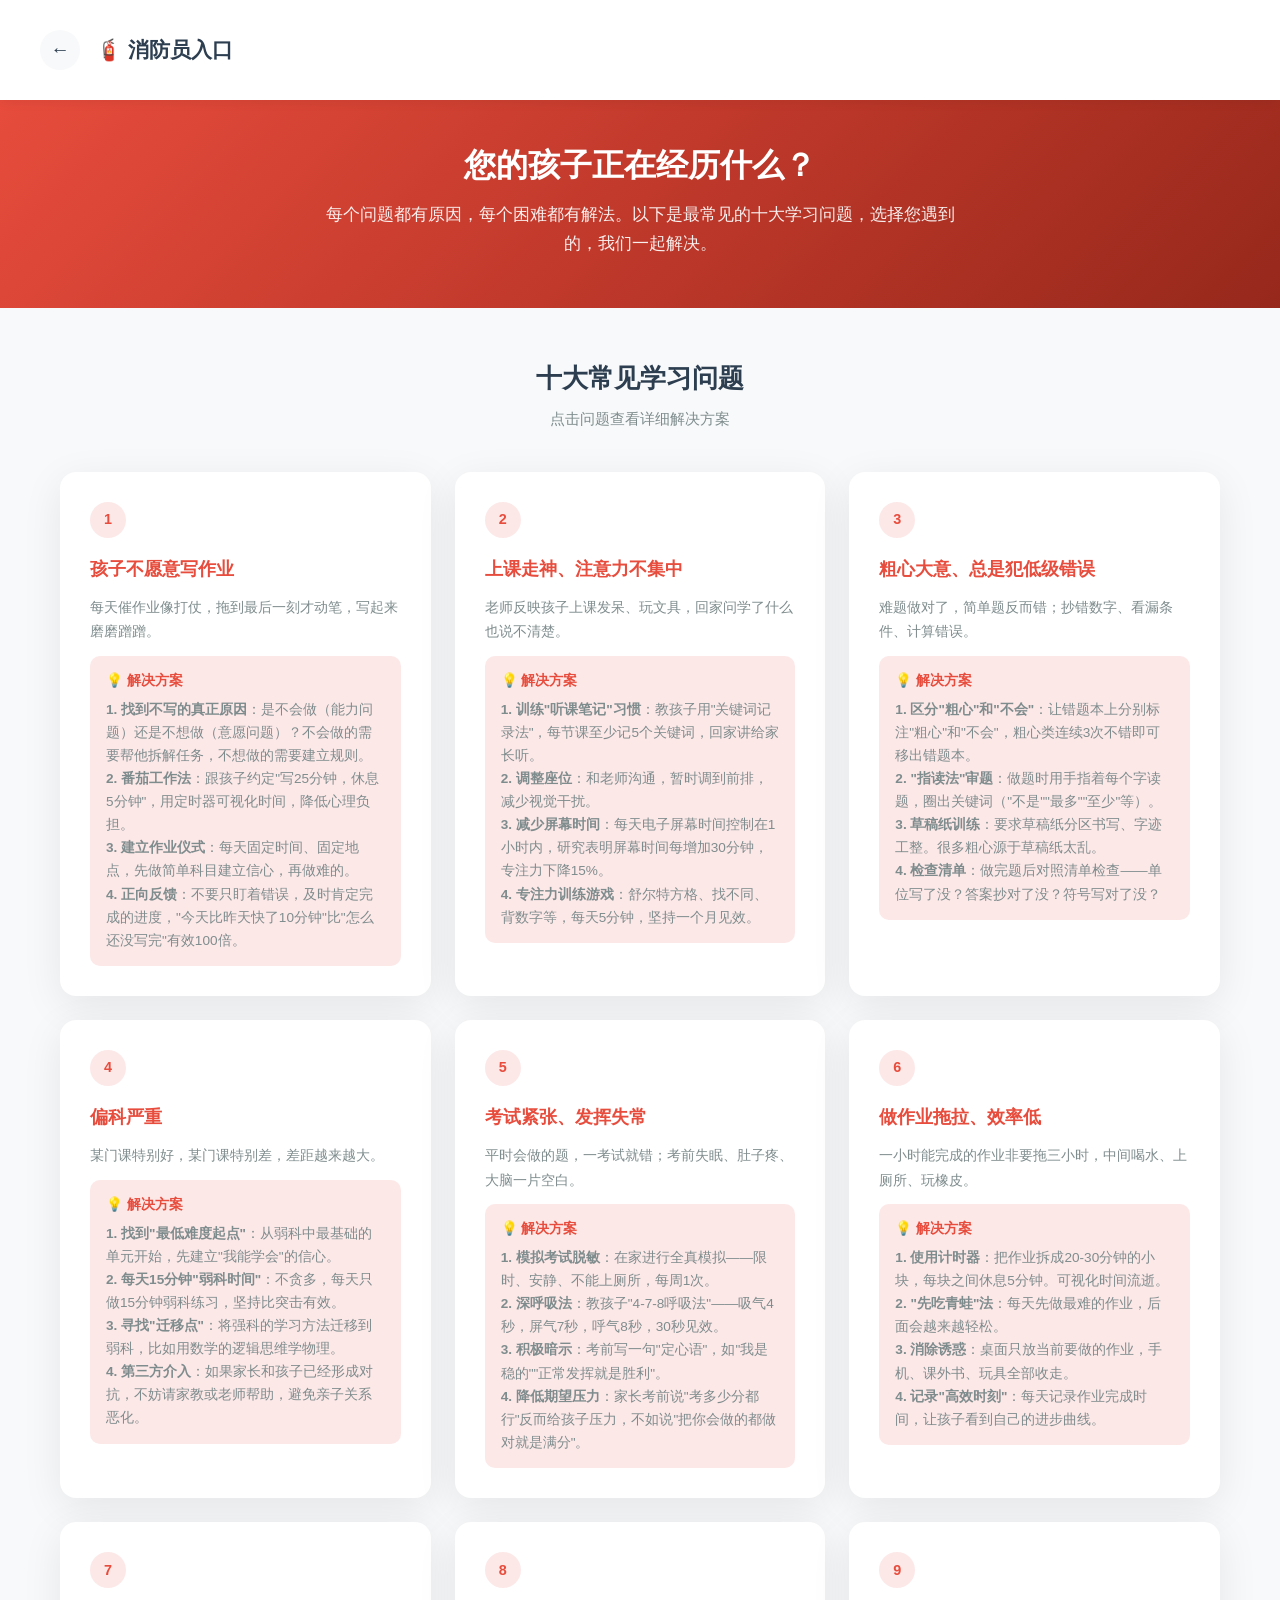
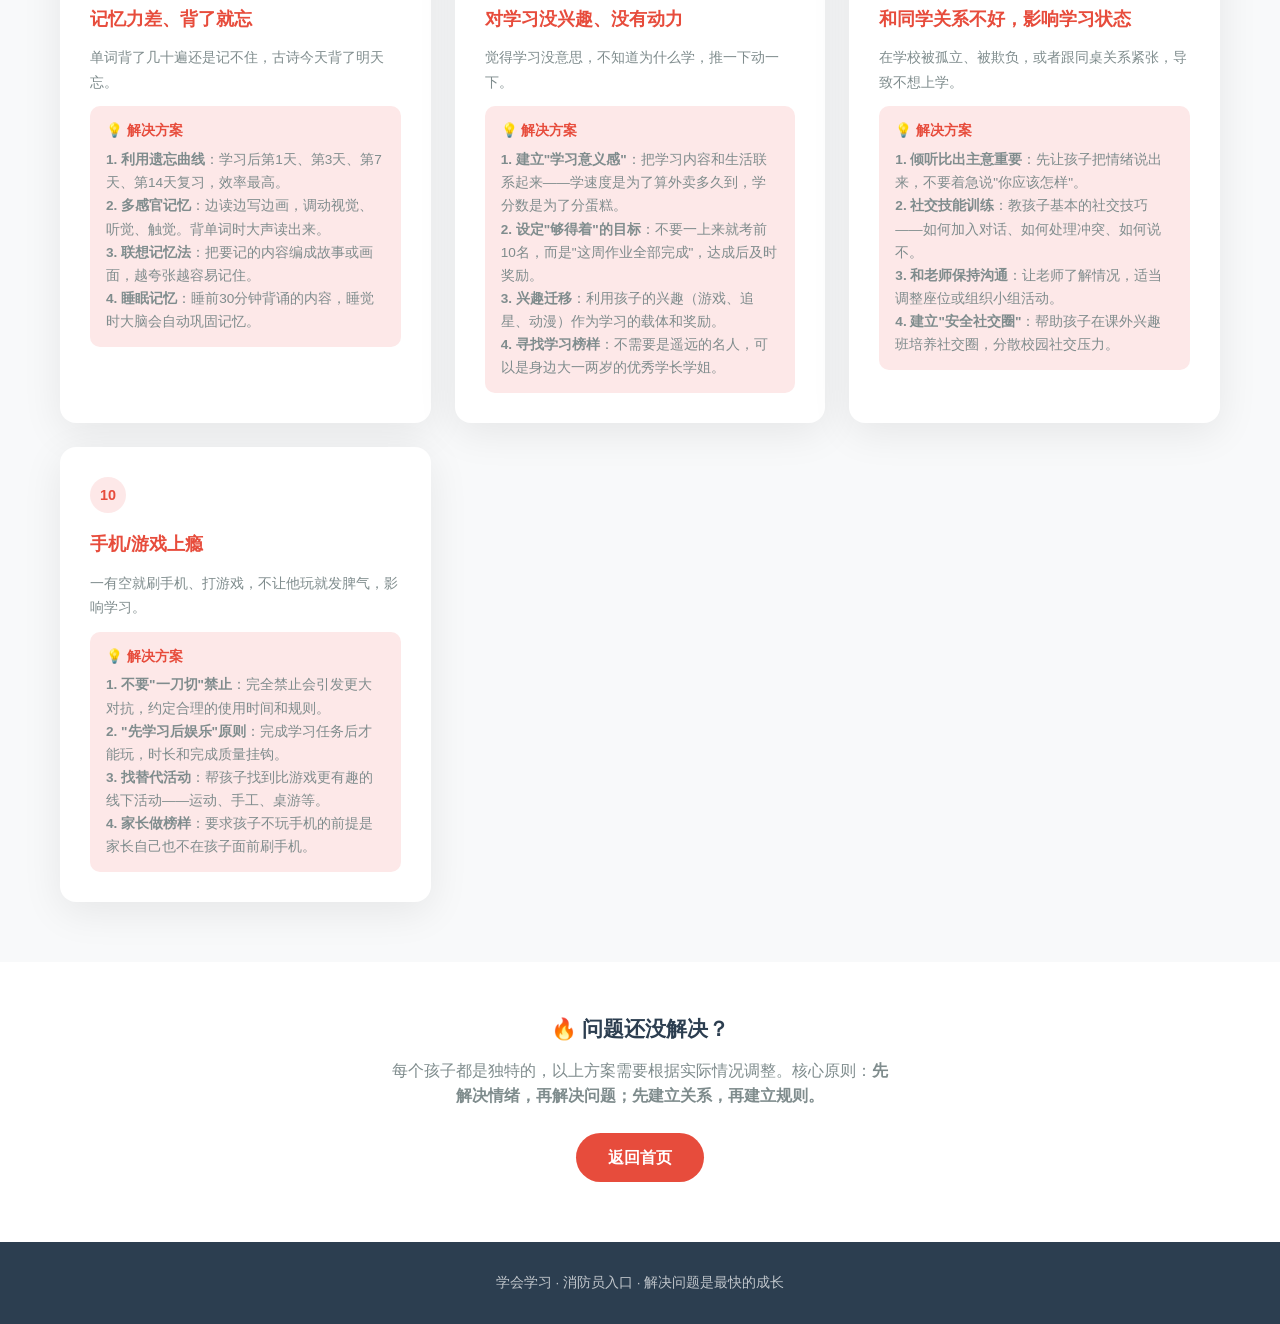
==== firefighter.html @ 61ac334a "feat: initial release - learn to learn website with 3 entrances" ====
<!DOCTYPE html>
<html lang="zh-CN">
<head>
  <meta charset="UTF-8">
  <meta name="viewport" content="width=device-width, initial-scale=1.0">
  <title>消防员 - 解决具体学习问题</title>
  <link rel="stylesheet" href="css/style.css">
</head>
<body>
  <div class="page-header">
    <div class="page-header-inner">
      <a href="index.html" class="back-btn">←</a>
      <h1>🧯 消防员入口</h1>
    </div>
  </div>

  <div class="page-hero hero-fire">
    <h2>您的孩子正在经历什么？</h2>
    <p>每个问题都有原因，每个困难都有解法。以下是最常见的十大学习问题，选择您遇到的，我们一起解决。</p>
  </div>

  <section class="content-section">
    <div class="container">
      <div class="section-title">
        <h3>十大常见学习问题</h3>
        <p>点击问题查看详细解决方案</p>
      </div>

      <div class="problem-grid">

        <div class="problem-card">
          <div class="problem-number">1</div>
          <h4>孩子不愿意写作业</h4>
          <p>每天催作业像打仗，拖到最后一刻才动笔，写起来磨磨蹭蹭。</p>
          <div class="solution">
            <strong>💡 解决方案</strong>
            <p><b>1. 找到不写的真正原因</b>：是不会做（能力问题）还是不想做（意愿问题）？不会做的需要帮他拆解任务，不想做的需要建立规则。<br>
            <b>2. 番茄工作法</b>：跟孩子约定"写25分钟，休息5分钟"，用定时器可视化时间，降低心理负担。<br>
            <b>3. 建立作业仪式</b>：每天固定时间、固定地点，先做简单科目建立信心，再做难的。<br>
            <b>4. 正向反馈</b>：不要只盯着错误，及时肯定完成的进度，"今天比昨天快了10分钟"比"怎么还没写完"有效100倍。</p>
          </div>
        </div>

        <div class="problem-card">
          <div class="problem-number">2</div>
          <h4>上课走神、注意力不集中</h4>
          <p>老师反映孩子上课发呆、玩文具，回家问学了什么也说不清楚。</p>
          <div class="solution">
            <strong>💡 解决方案</strong>
            <p><b>1. 训练"听课笔记"习惯</b>：教孩子用"关键词记录法"，每节课至少记5个关键词，回家讲给家长听。<br>
            <b>2. 调整座位</b>：和老师沟通，暂时调到前排，减少视觉干扰。<br>
            <b>3. 减少屏幕时间</b>：每天电子屏幕时间控制在1小时内，研究表明屏幕时间每增加30分钟，专注力下降15%。<br>
            <b>4. 专注力训练游戏</b>：舒尔特方格、找不同、背数字等，每天5分钟，坚持一个月见效。</p>
          </div>
        </div>

        <div class="problem-card">
          <div class="problem-number">3</div>
          <h4>粗心大意、总是犯低级错误</h4>
          <p>难题做对了，简单题反而错；抄错数字、看漏条件、计算错误。</p>
          <div class="solution">
            <strong>💡 解决方案</strong>
            <p><b>1. 区分"粗心"和"不会"</b>：让错题本上分别标注"粗心"和"不会"，粗心类连续3次不错即可移出错题本。<br>
            <b>2. "指读法"审题</b>：做题时用手指着每个字读题，圈出关键词（"不是""最多""至少"等）。<br>
            <b>3. 草稿纸训练</b>：要求草稿纸分区书写、字迹工整。很多粗心源于草稿纸太乱。<br>
            <b>4. 检查清单</b>：做完题后对照清单检查——单位写了没？答案抄对了没？符号写对了没？</p>
          </div>
        </div>

        <div class="problem-card">
          <div class="problem-number">4</div>
          <h4>偏科严重</h4>
          <p>某门课特别好，某门课特别差，差距越来越大。</p>
          <div class="solution">
            <strong>💡 解决方案</strong>
            <p><b>1. 找到"最低难度起点"</b>：从弱科中最基础的单元开始，先建立"我能学会"的信心。<br>
            <b>2. 每天15分钟"弱科时间"</b>：不贪多，每天只做15分钟弱科练习，坚持比突击有效。<br>
            <b>3. 寻找"迁移点"</b>：将强科的学习方法迁移到弱科，比如用数学的逻辑思维学物理。<br>
            <b>4. 第三方介入</b>：如果家长和孩子已经形成对抗，不妨请家教或老师帮助，避免亲子关系恶化。</p>
          </div>
        </div>

        <div class="problem-card">
          <div class="problem-number">5</div>
          <h4>考试紧张、发挥失常</h4>
          <p>平时会做的题，一考试就错；考前失眠、肚子疼、大脑一片空白。</p>
          <div class="solution">
            <strong>💡 解决方案</strong>
            <p><b>1. 模拟考试脱敏</b>：在家进行全真模拟——限时、安静、不能上厕所，每周1次。<br>
            <b>2. 深呼吸法</b>：教孩子"4-7-8呼吸法"——吸气4秒，屏气7秒，呼气8秒，30秒见效。<br>
            <b>3. 积极暗示</b>：考前写一句"定心语"，如"我是稳的""正常发挥就是胜利"。<br>
            <b>4. 降低期望压力</b>：家长考前说"考多少分都行"反而给孩子压力，不如说"把你会做的都做对就是满分"。</p>
          </div>
        </div>

        <div class="problem-card">
          <div class="problem-number">6</div>
          <h4>做作业拖拉、效率低</h4>
          <p>一小时能完成的作业非要拖三小时，中间喝水、上厕所、玩橡皮。</p>
          <div class="solution">
            <strong>💡 解决方案</strong>
            <p><b>1. 使用计时器</b>：把作业拆成20-30分钟的小块，每块之间休息5分钟。可视化时间流逝。<br>
            <b>2. "先吃青蛙"法</b>：每天先做最难的作业，后面会越来越轻松。<br>
            <b>3. 消除诱惑</b>：桌面只放当前要做的作业，手机、课外书、玩具全部收走。<br>
            <b>4. 记录"高效时刻"</b>：每天记录作业完成时间，让孩子看到自己的进步曲线。</p>
          </div>
        </div>

        <div class="problem-card">
          <div class="problem-number">7</div>
          <h4>记忆力差、背了就忘</h4>
          <p>单词背了几十遍还是记不住，古诗今天背了明天忘。</p>
          <div class="solution">
            <strong>💡 解决方案</strong>
            <p><b>1. 利用遗忘曲线</b>：学习后第1天、第3天、第7天、第14天复习，效率最高。<br>
            <b>2. 多感官记忆</b>：边读边写边画，调动视觉、听觉、触觉。背单词时大声读出来。<br>
            <b>3. 联想记忆法</b>：把要记的内容编成故事或画面，越夸张越容易记住。<br>
            <b>4. 睡眠记忆</b>：睡前30分钟背诵的内容，睡觉时大脑会自动巩固记忆。</p>
          </div>
        </div>

        <div class="problem-card">
          <div class="problem-number">8</div>
          <h4>对学习没兴趣、没有动力</h4>
          <p>觉得学习没意思，不知道为什么学，推一下动一下。</p>
          <div class="solution">
            <strong>💡 解决方案</strong>
            <p><b>1. 建立"学习意义感"</b>：把学习内容和生活联系起来——学速度是为了算外卖多久到，学分数是为了分蛋糕。<br>
            <b>2. 设定"够得着"的目标</b>：不要一上来就考前10名，而是"这周作业全部完成"，达成后及时奖励。<br>
            <b>3. 兴趣迁移</b>：利用孩子的兴趣（游戏、追星、动漫）作为学习的载体和奖励。<br>
            <b>4. 寻找学习榜样</b>：不需要是遥远的名人，可以是身边大一两岁的优秀学长学姐。</p>
          </div>
        </div>

        <div class="problem-card">
          <div class="problem-number">9</div>
          <h4>和同学关系不好，影响学习状态</h4>
          <p>在学校被孤立、被欺负，或者跟同桌关系紧张，导致不想上学。</p>
          <div class="solution">
            <strong>💡 解决方案</strong>
            <p><b>1. 倾听比出主意重要</b>：先让孩子把情绪说出来，不要着急说"你应该怎样"。<br>
            <b>2. 社交技能训练</b>：教孩子基本的社交技巧——如何加入对话、如何处理冲突、如何说不。<br>
            <b>3. 和老师保持沟通</b>：让老师了解情况，适当调整座位或组织小组活动。<br>
            <b>4. 建立"安全社交圈"</b>：帮助孩子在课外兴趣班培养社交圈，分散校园社交压力。</p>
          </div>
        </div>

        <div class="problem-card">
          <div class="problem-number">10</div>
          <h4>手机/游戏上瘾</h4>
          <p>一有空就刷手机、打游戏，不让他玩就发脾气，影响学习。</p>
          <div class="solution">
            <strong>💡 解决方案</strong>
            <p><b>1. 不要"一刀切"禁止</b>：完全禁止会引发更大对抗，约定合理的使用时间和规则。<br>
            <b>2. "先学习后娱乐"原则</b>：完成学习任务后才能玩，时长和完成质量挂钩。<br>
            <b>3. 找替代活动</b>：帮孩子找到比游戏更有趣的线下活动——运动、手工、桌游等。<br>
            <b>4. 家长做榜样</b>：要求孩子不玩手机的前提是家长自己也不在孩子面前刷手机。</p>
          </div>
        </div>

      </div>
    </div>
  </section>

  <section class="content-section" style="background: #fff;">
    <div class="container" style="text-align: center;">
      <h3 style="font-size: 1.3em; margin-bottom: 12px;">🔥 问题还没解决？</h3>
      <p style="color: var(--text-light); max-width: 500px; margin: 0 auto;">
        每个孩子都是独特的，以上方案需要根据实际情况调整。核心原则：<strong>先解决情绪，再解决问题；先建立关系，再建立规则。</strong>
      </p>
      <div style="margin-top: 24px;">
        <a href="index.html" style="display: inline-block; padding: 12px 32px; background: var(--fire); color: #fff; border-radius: 30px; text-decoration: none; font-weight: 600;">返回首页</a>
      </div>
    </div>
  </section>

  <footer class="footer">
    <p>学会学习 · 消防员入口 · 解决问题是最快的成长</p>
  </footer>

  <script src="js/main.js"></script>
</body>
</html>
---- css/style.css ----
* {
  margin: 0;
  padding: 0;
  box-sizing: border-box;
}

:root {
  --fire: #e74c3c;
  --fire-light: #fde8e8;
  --fire-bg: linear-gradient(135deg, #e74c3c 0%, #c0392b 100%);
  --companion: #2ecc71;
  --companion-light: #e8faf0;
  --companion-bg: linear-gradient(135deg, #2ecc71 0%, #27ae60 100%);
  --scorer: #3498db;
  --scorer-light: #e8f4fd;
  --scorer-bg: linear-gradient(135deg, #3498db 0%, #2980b9 100%);
  --text: #2c3e50;
  --text-light: #7f8c8d;
  --bg: #f8f9fa;
  --card-shadow: 0 10px 40px rgba(0,0,0,0.08);
  --radius: 16px;
}

body {
  font-family: -apple-system, BlinkMacSystemFont, "PingFang SC", "Noto Sans SC", "Microsoft YaHei", sans-serif;
  color: var(--text);
  background: var(--bg);
  line-height: 1.6;
  min-height: 100vh;
}

/* Header */
.header {
  background: linear-gradient(135deg, #667eea 0%, #764ba2 100%);
  color: #fff;
  padding: 60px 20px 80px;
  text-align: center;
  position: relative;
  overflow: hidden;
}

.header::after {
  content: '';
  position: absolute;
  bottom: -2px;
  left: 0;
  right: 0;
  height: 60px;
  background: var(--bg);
  border-radius: 50% 50% 0 0;
}

.header h1 {
  font-size: 2.5em;
  font-weight: 800;
  margin-bottom: 12px;
  letter-spacing: 2px;
}

.header p {
  font-size: 1.15em;
  opacity: 0.9;
  max-width: 600px;
  margin: 0 auto;
}

/* Container */
.container {
  max-width: 1200px;
  margin: 0 auto;
  padding: 0 20px;
}

/* Entrance Cards */
.entrance-section {
  margin-top: -40px;
  position: relative;
  z-index: 2;
  padding-bottom: 60px;
}

.entrance-grid {
  display: grid;
  grid-template-columns: repeat(3, 1fr);
  gap: 28px;
}

.entrance-card {
  background: #fff;
  border-radius: var(--radius);
  padding: 40px 30px;
  text-align: center;
  box-shadow: var(--card-shadow);
  transition: transform 0.3s, box-shadow 0.3s;
  cursor: pointer;
  position: relative;
  overflow: hidden;
  text-decoration: none;
  color: var(--text);
  display: block;
}

.entrance-card:hover {
  transform: translateY(-6px);
  box-shadow: 0 16px 48px rgba(0,0,0,0.12);
}

.entrance-icon {
  width: 80px;
  height: 80px;
  border-radius: 50%;
  display: flex;
  align-items: center;
  justify-content: center;
  margin: 0 auto 20px;
  font-size: 2em;
}

.entrance-card h2 {
  font-size: 1.5em;
  margin-bottom: 8px;
}

.entrance-card .subtitle {
  font-size: 0.95em;
  color: var(--text-light);
  margin-bottom: 12px;
  line-height: 1.5;
}

.entrance-card .desc {
  font-size: 0.85em;
  color: var(--text-light);
  line-height: 1.6;
}

.entrance-badge {
  display: inline-block;
  padding: 4px 14px;
  border-radius: 20px;
  font-size: 0.8em;
  font-weight: 600;
  margin-bottom: 14px;
}

.fire-icon { background: var(--fire-light); color: var(--fire); }
.companion-icon { background: var(--companion-light); color: var(--companion); }
.scorer-icon { background: var(--scorer-light); color: var(--scorer); }
.fire-badge { background: var(--fire-light); color: var(--fire); }
.companion-badge { background: var(--companion-light); color: var(--companion); }
.scorer-badge { background: var(--scorer-light); color: var(--scorer); }

/* Page Header */
.page-header {
  background: #fff;
  padding: 30px 20px;
  box-shadow: 0 2px 12px rgba(0,0,0,0.06);
  position: sticky;
  top: 0;
  z-index: 100;
}

.page-header-inner {
  max-width: 1200px;
  margin: 0 auto;
  display: flex;
  align-items: center;
  gap: 16px;
}

.back-btn {
  width: 40px;
  height: 40px;
  border-radius: 50%;
  border: none;
  background: var(--bg);
  cursor: pointer;
  font-size: 1.2em;
  display: flex;
  align-items: center;
  justify-content: center;
  transition: background 0.2s;
  text-decoration: none;
  color: var(--text);
}

.back-btn:hover {
  background: #e9ecef;
}

.page-header h1 {
  font-size: 1.3em;
  font-weight: 700;
}

/* Page Hero */
.page-hero {
  padding: 40px 20px 50px;
  color: #fff;
  text-align: center;
}

.page-hero h2 {
  font-size: 2em;
  font-weight: 800;
  margin-bottom: 10px;
}

.page-hero p {
  font-size: 1.05em;
  opacity: 0.92;
  max-width: 650px;
  margin: 0 auto;
  line-height: 1.7;
}

.hero-fire { background: linear-gradient(135deg, #e74c3c 0%, #c0392b 50%, #96281b 100%); }
.hero-companion { background: linear-gradient(135deg, #2ecc71 0%, #27ae60 50%, #1e8449 100%); }
.hero-scorer { background: linear-gradient(135deg, #3498db 0%, #2980b9 50%, #1a5276 100%); }

/* Content Section */
.content-section {
  padding: 50px 20px 60px;
}

.section-title {
  text-align: center;
  margin-bottom: 40px;
}

.section-title h3 {
  font-size: 1.6em;
  font-weight: 700;
  margin-bottom: 8px;
}

.section-title p {
  color: var(--text-light);
  font-size: 0.95em;
}

/* Problem Cards (Firefighter) */
.problem-grid {
  display: grid;
  grid-template-columns: repeat(auto-fill, minmax(340px, 1fr));
  gap: 24px;
}

.problem-card {
  background: #fff;
  border-radius: var(--radius);
  padding: 30px;
  box-shadow: var(--card-shadow);
  transition: transform 0.2s;
}

.problem-card:hover {
  transform: translateY(-3px);
}

.problem-card .problem-number {
  width: 36px;
  height: 36px;
  border-radius: 50%;
  background: var(--fire-light);
  color: var(--fire);
  display: flex;
  align-items: center;
  justify-content: center;
  font-weight: 700;
  font-size: 0.9em;
  margin-bottom: 16px;
}

.problem-card h4 {
  font-size: 1.15em;
  margin-bottom: 12px;
  color: var(--fire);
}

.problem-card p {
  font-size: 0.9em;
  color: var(--text-light);
  line-height: 1.7;
  margin-bottom: 12px;
}

.problem-card .solution {
  background: var(--fire-light);
  border-radius: 10px;
  padding: 14px 16px;
  margin-top: 10px;
}

.problem-card .solution strong {
  color: var(--fire);
  font-size: 0.85em;
  display: block;
  margin-bottom: 6px;
}

.problem-card .solution p {
  font-size: 0.85em;
  margin-bottom: 0;
}

/* Knowledge Cards (Companion) */
.knowledge-grid {
  display: grid;
  grid-template-columns: repeat(auto-fill, minmax(500px, 1fr));
  gap: 28px;
}

.knowledge-card {
  background: #fff;
  border-radius: var(--radius);
  padding: 32px;
  box-shadow: var(--card-shadow);
  transition: transform 0.2s;
}

.knowledge-card:hover {
  transform: translateY(-3px);
}

.knowledge-card .kc-icon {
  width: 48px;
  height: 48px;
  border-radius: 12px;
  background: var(--companion-light);
  color: var(--companion);
  display: flex;
  align-items: center;
  justify-content: center;
  font-size: 1.4em;
  margin-bottom: 16px;
}

.knowledge-card h4 {
  font-size: 1.15em;
  margin-bottom: 10px;
  color: var(--companion);
}

.knowledge-card p {
  font-size: 0.9em;
  color: var(--text-light);
  line-height: 1.7;
}

.knowledge-card .tip {
  background: var(--companion-light);
  border-radius: 10px;
  padding: 14px 16px;
  margin-top: 14px;
}

.knowledge-card .tip strong {
  color: var(--companion);
  font-size: 0.85em;
  display: block;
  margin-bottom: 4px;
}

.knowledge-card .tip p {
  font-size: 0.85em;
  margin-bottom: 0;
}

/* Exam Strategy Cards (Scorer) */
.strategy-grid {
  display: grid;
  grid-template-columns: repeat(auto-fill, minmax(340px, 1fr));
  gap: 24px;
}

.strategy-card {
  background: #fff;
  border-radius: var(--radius);
  padding: 30px;
  box-shadow: var(--card-shadow);
  transition: transform 0.2s;
}

.strategy-card:hover {
  transform: translateY(-3px);
}

.strategy-card .sc-icon {
  width: 48px;
  height: 48px;
  border-radius: 12px;
  background: var(--scorer-light);
  color: var(--scorer);
  display: flex;
  align-items: center;
  justify-content: center;
  font-size: 1.4em;
  margin-bottom: 16px;
}

.strategy-card h4 {
  font-size: 1.15em;
  margin-bottom: 10px;
  color: var(--scorer);
}

.strategy-card p {
  font-size: 0.9em;
  color: var(--text-light);
  line-height: 1.7;
  margin-bottom: 10px;
}

.strategy-card .highlight {
  background: var(--scorer-light);
  border-radius: 10px;
  padding: 12px 16px;
}

.strategy-card .highlight strong {
  color: var(--scorer);
  font-size: 0.85em;
  display: block;
  margin-bottom: 4px;
}

.strategy-card .highlight p {
  font-size: 0.85em;
  margin-bottom: 0;
}

/* Two-column layout for special pages */
.two-col {
  display: grid;
  grid-template-columns: 1fr 1fr;
  gap: 28px;
}

/* Plan Timeline */
.plan-timeline {
  max-width: 700px;
  margin: 0 auto;
}

.plan-item {
  display: flex;
  gap: 20px;
  margin-bottom: 28px;
  position: relative;
}

.plan-item:not(:last-child)::after {
  content: '';
  position: absolute;
  left: 19px;
  top: 44px;
  bottom: -14px;
  width: 2px;
  background: #e9ecef;
}

.plan-dot {
  width: 40px;
  height: 40px;
  border-radius: 50%;
  background: var(--scorer-bg);
  color: #fff;
  display: flex;
  align-items: center;
  justify-content: center;
  font-weight: 700;
  font-size: 0.9em;
  flex-shrink: 0;
}

.plan-content {
  background: #fff;
  border-radius: var(--radius);
  padding: 20px 24px;
  box-shadow: var(--card-shadow);
  flex: 1;
}

.plan-content h5 {
  font-size: 1em;
  margin-bottom: 6px;
  color: var(--scorer);
}

.plan-content p {
  font-size: 0.88em;
  color: var(--text-light);
  line-height: 1.7;
}

/* Footer */
.footer {
  background: #2c3e50;
  color: rgba(255,255,255,0.7);
  text-align: center;
  padding: 30px 20px;
  font-size: 0.85em;
}

/* Responsive */
@media (max-width: 900px) {
  .entrance-grid { grid-template-columns: 1fr; }
  .two-col { grid-template-columns: 1fr; }
  .knowledge-grid { grid-template-columns: 1fr; }
  .header h1 { font-size: 1.8em; }
  .page-hero h2 { font-size: 1.5em; }
}

@media (max-width: 600px) {
  .problem-grid { grid-template-columns: 1fr; }
  .strategy-grid { grid-template-columns: 1fr; }
  .entrance-card { padding: 28px 20px; }
}

/* Animations */
.fade-in {
  opacity: 0;
  transform: translateY(20px);
  transition: opacity 0.6s, transform 0.6s;
}

.fade-in.visible {
  opacity: 1;
  transform: translateY(0);
}
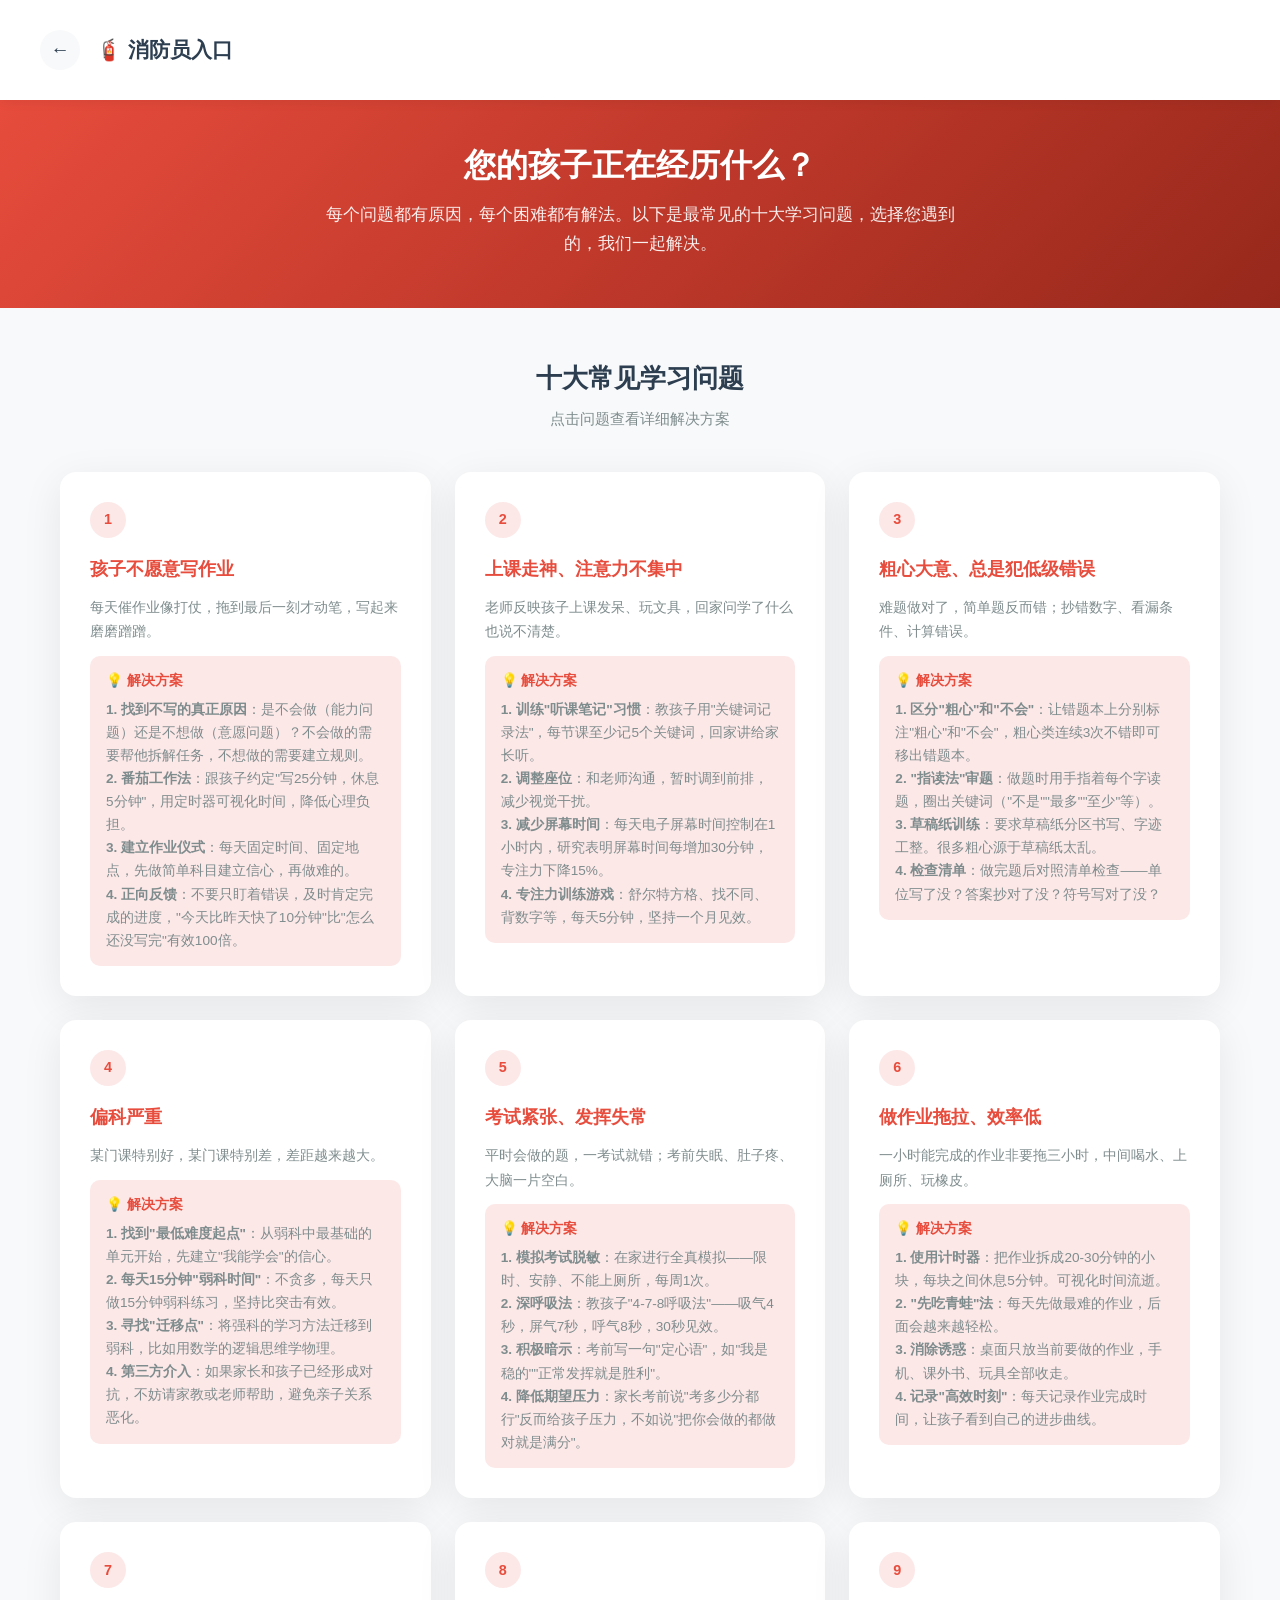
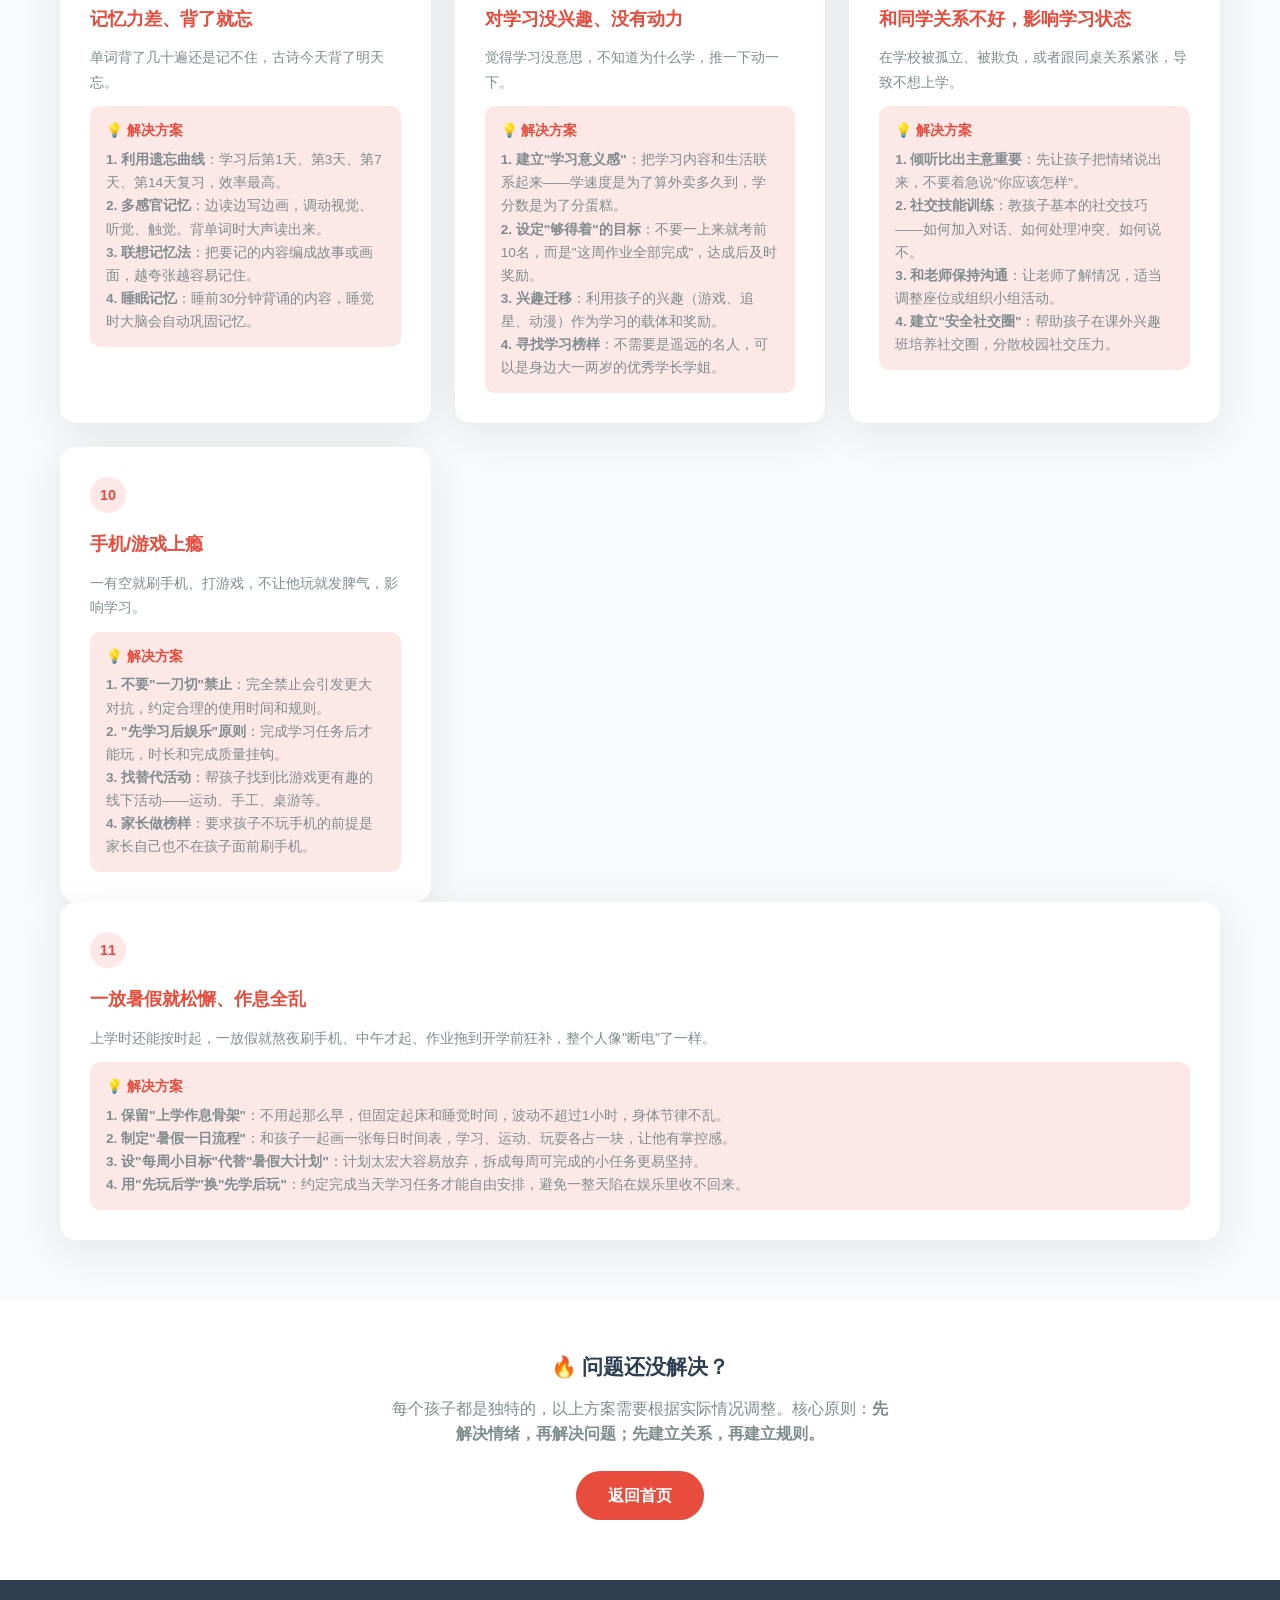
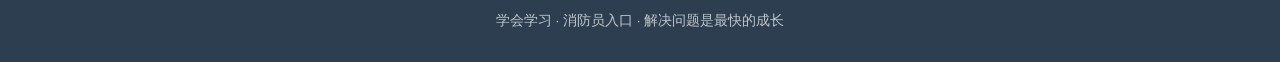
==== commit 3cf52654: "内容更新: 半月更新2026-07-17 新增暑假作息/AI提问力/暑假弯道超车三模块内容" ====
--- a/firefighter.html
+++ b/firefighter.html
@@ -159,6 +159,19 @@
         </div>
 
       </div>
+        <!-- 选题来源：暑假时令 + 教育部"缤纷暑假"专题 -->
+        <div class="problem-card">
+          <div class="problem-number">11</div>
+          <h4>一放暑假就松懈、作息全乱</h4>
+          <p>上学时还能按时起，一放假就熬夜刷手机、中午才起、作业拖到开学前狂补，整个人像"断电"了一样。</p>
+          <div class="solution">
+            <strong>💡 解决方案</strong>
+            <p><b>1. 保留"上学作息骨架"</b>：不用起那么早，但固定起床和睡觉时间，波动不超过1小时，身体节律不乱。<br>
+            <b>2. 制定"暑假一日流程"</b>：和孩子一起画一张每日时间表，学习、运动、玩耍各占一块，让他有掌控感。<br>
+            <b>3. 设"每周小目标"代替"暑假大计划"</b>：计划太宏大容易放弃，拆成每周可完成的小任务更易坚持。<br>
+            <b>4. 用"先玩后学"换"先学后玩"</b>：约定完成当天学习任务才能自由安排，避免一整天陷在娱乐里收不回来。</p>
+          </div>
+        </div>
     </div>
   </section>
 
